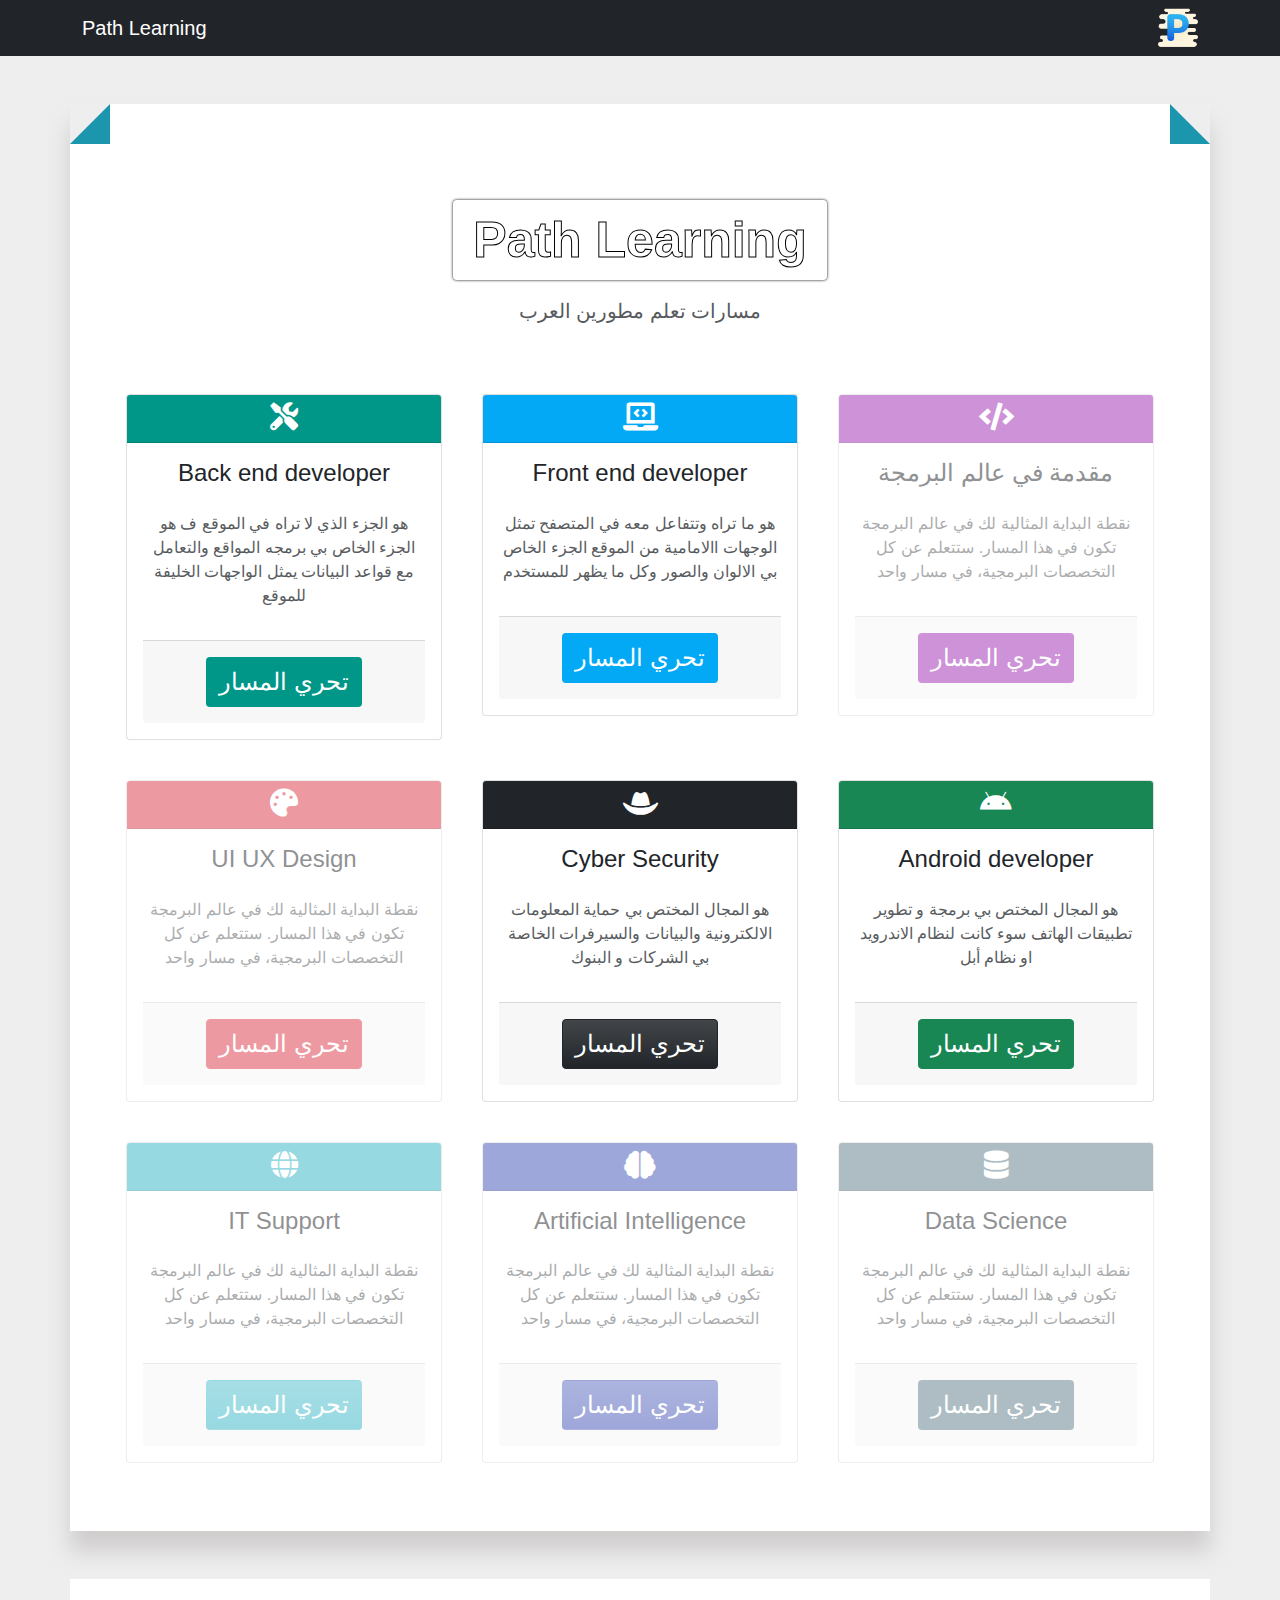
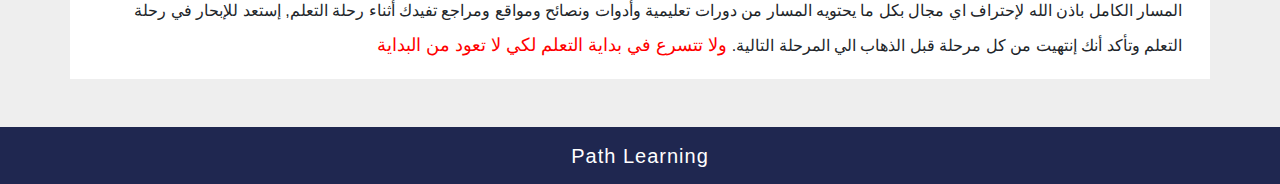
==== index.html @ b0754ada "build a Pages .. backend And mobileDevelopment and SyberSecurity" ====
<!DOCTYPE html>
<html lang="en">
  <head>
    <meta charset="UTF-8" />
    <meta http-equiv="X-UA-Compatible" content="IE=edge" />
    <meta
      name="keywords"
      content="مسارات تعلم البرمجة , مسار تعلم الفروند ان ,مسار تعلم الباك اند,مسار تعلم السايبر سكيورتي,مسار تعلم الذكاء الاصطناعي,مسار تعلم علوم البيانات,مسار تعلم تطوير تطبيقات الهاتف"
    />
    <meta name="author" content="Anas Abdallah Nady" />
    <meta
      property="og:description"
      content="مسارات تعلم جميع تخصصات البرمجة بكل ما يحتويه المسار من ادوات ومراجع ومواقع تفيدك اثناء التعلم"
    />
    <meta
      name="description"
      content="كل ماتريد معرفتة عن البرمجة ومجالات العمل بها ومن اين تبدأ في تعلمها ومسارات التعلم وخطط الدراسة "
    />
    <meta name="viewport" content="width=device-width, initial-scale=1.0" />
    <title>Path Learning</title>
    <link rel="icon" href="imgs/icon.png" />
    <link rel="stylesheet" href="css/all.min.css" />
    <link rel="stylesheet" href="css/normalize.css" />
    <link rel="stylesheet" href="css/bootstrap.min.css" />
    <link rel="stylesheet" href="css/Scss/main.css" />
  </head>

  <body>
    <nav dir="ltr" class="navbar navbar-expand-lg navbar-dark bg-dark">
      <div class="container">
        <a class="navbar-brand" href="#">Path Learning</a>
        <img src="imgs/icon.png" width="40px" alt="" />
      </div>
    </nav>

    <section
      dir="rtl"
      class="main-page container text-center bg-white mt-5 p-5"
    >
      <div class="info-text mt-5 mb-5">
        <h3 class="name-site fs-1 rounded" data-text="Path Learning">
          Path Learning
        </h3>
        <p class="text fs-5 pt-3 opacity-75">مسارات تعلم مطورين العرب</p>
      </div>
      <div class="path-learning text-center">
        <div class="row path-content">
          <div class="path col-xl-4 col-md-6 col-xs-12 no-active">
            <div class="card text-center">
              <div class="card-header intro-prog">
                <i class="fa-solid fa-code text-white fs-3"></i>
              </div>
              <div class="card-body">
                <h5 class="card-title pb-3 fs-4">مقدمة في عالم البرمجة</h5>
                <p class="card-text opacity-75 pb-3">
                  نقطة البداية المثالية لك في عالم البرمجة تكون في هذا المسار.
                  ستتعلم عن كل التخصصات البرمجية، في مسار واحد
                </p>

                <div class="card-footer p-3">
                  <a
                    href="#"
                    class="btn intro-prog text-decoration-none text-white fs-4"
                    >تحري المسار</a
                  >
                </div>
              </div>
            </div>
          </div>

          <div class="path col-xl-4 col-md-6 col-xs-12">
            <div class="card text-center">
              <div class="card-header front-end">
                <i class="fa-solid fa-laptop-code text-white fs-3"></i>
              </div>
              <div class="card-body">
                <h5 class="card-title pb-3 fs-4">Front end developer</h5>
                <p class="card-text opacity-75 pb-3">
                  هو ما تراه وتتفاعل معه في المتصفح تمثل الوجهات االامامية من
                  الموقع الجزء الخاص بي الالوان والصور وكل ما يظهر للمستخدم
                </p>

                <div class="card-footer p-3">
                  <a
                    href="Pages/frontend.html"
                    target="_blank"
                    class="btn front-end text-decoration-none text-white fs-4"
                    >تحري المسار</a
                  >
                </div>
              </div>
            </div>
          </div>

          <div class="path col-xl-4 col-md-6 col-xs-12">
            <div class="card text-center">
              <div class="card-header back-end">
                <i class="fa-solid fa-screwdriver-wrench text-white fs-3"></i>
              </div>
              <div class="card-body">
                <h5 class="card-title pb-3 fs-4">Back end developer</h5>
                <p class="card-text opacity-75 pb-3">
                  هو الجزء الذي لا تراه في الموقع ف هو الجزء الخاص بي برمجه المواقع والتعامل مع قواعد البيانات يمثل الواجهات الخليفة للموقع
                </p>

                <div class="card-footer p-3">
                  <a
                    target="_blank"
                    href="Pages/backend.html"
                    class="btn back-end text-decoration-none text-white fs-4"
                    >تحري المسار</a
                  >
                </div>
              </div>
            </div>
          </div>



          <div class="path col-xl-4 col-md-6 col-xs-12">
            <div class="card text-center">
              <div class="card-header bg-success">
                <i class="fa-brands fa-android text-white fs-3"></i>
              </div>
              <div class="card-body">
                <h5 class="card-title pb-3 fs-4">Android developer</h5>
                <p class="card-text opacity-75 pb-3">
                  هو المجال المختص بي برمجة و تطوير تطبيقات الهاتف سوء كانت
                  لنظام الاندرويد او نظام أبل
                </p>

                <div class="card-footer p-3">
                  <a
                    target="_blank"
                    href="Pages/mobiledevelopment.html"
                    class="btn btn-success text-decoration-none text-white fs-4"
                    >تحري المسار</a
                  >
                </div>
              </div>
            </div>
          </div>

          <div class="path col-xl-4 col-md-6 col-xs-12">
            <div class="card text-center">
              <div class="card-header bg-dark">
                <i class="fa-solid fa-hat-cowboy text-white fs-3"></i>
              </div>
              <div class="card-body">
                <h5 class="card-title pb-3 fs-4">Cyber Security</h5>
                <p class="card-text opacity-75 pb-3">
                  هو المجال المختص بي حماية المعلومات الالكترونية والبيانات
                  والسيرفرات الخاصة بي الشركات و البنوك
                </p>
                <div class="card-footer p-3">
                  <a
                    target="_blank"
                    href="Pages/sybersecurity.html"
                    class="btn btn-dark bg-gradient text-decoration-none text-white fs-4"
                    >تحري المسار</a
                  >
                </div>
              </div>
            </div>
          </div>

          <div class="path col-xl-4 col-md-6 col-xs-12 no-active">
            <div class="card text-center">
              <div class="card-header bg-danger">
                <i class="fa-solid fa-palette text-white fs-3"></i>
              </div>
              <div class="card-body">
                <h5 class="card-title pb-3 fs-4">UI UX Design</h5>
                <p class="card-text opacity-75 pb-3">
                  نقطة البداية المثالية لك في عالم البرمجة تكون في هذا المسار.
                  ستتعلم عن كل التخصصات البرمجية، في مسار واحد
                </p>

                <div class="card-footer p-3">
                  <a
                    href="#"
                    class="btn btn-danger text-decoration-none text-white fs-4"
                    >تحري المسار</a
                  >
                </div>
              </div>
            </div>
          </div>

          <div class="path col-xl-4 col-md-6 col-xs-12 no-active">
            <div class="card text-center">
              <div class="card-header data-base">
                <i class="fa-solid fa-database text-white fs-3"></i>
              </div>
              <div class="card-body">
                <h5 class="card-title pb-3 fs-4">Data Science</h5>
                <p class="card-text opacity-75 pb-3">
                  نقطة البداية المثالية لك في عالم البرمجة تكون في هذا المسار.
                  ستتعلم عن كل التخصصات البرمجية، في مسار واحد
                </p>

                <div class="card-footer p-3">
                  <a
                    href="#"
                    class="btn data-base text-decoration-none text-white fs-4"
                    >تحري المسار</a
                  >
                </div>
              </div>
            </div>
          </div>

          <div class="path col-xl-4 col-md-6 col-xs-12 no-active">
            <div class="card text-center">
              <div class="card-header ai">
                <i class="fa-solid fa-brain text-white fs-3"></i>
              </div>
              <div class="card-body">
                <h5 class="card-title pb-3 fs-4">Artificial Intelligence</h5>
                <p class="card-text opacity-75 pb-3">
                  نقطة البداية المثالية لك في عالم البرمجة تكون في هذا المسار.
                  ستتعلم عن كل التخصصات البرمجية، في مسار واحد
                </p>

                <div class="card-footer p-3">
                  <a
                    href="#"
                    class="btn ai bg-gradient text-decoration-none text-white fs-4"
                    >تحري المسار</a
                  >
                </div>
              </div>
            </div>
          </div>

          <div class="path col-xl-4 col-md-6 col-xs-12 no-active">
            <div class="card text-center">
              <div class="card-header it">
                <i class="fa-solid fa-globe text-white fs-3"></i>
              </div>
              <div class="card-body">
                <h5 class="card-title pb-3 fs-4">IT Support</h5>
                <p class="card-text opacity-75 pb-3">
                  نقطة البداية المثالية لك في عالم البرمجة تكون في هذا المسار.
                  ستتعلم عن كل التخصصات البرمجية، في مسار واحد
                </p>

                <div class="card-footer p-3">
                  <a
                    href="#"
                    class="btn it bg-gradient text-decoration-none text-white fs-4"
                    >تحري المسار</a
                  >
                </div>
              </div>
            </div>
          </div>
        </div>
      </div>
    </section>

    <section dir="rtl" class="intro container bg-white mt-5">
      <p class="intro-text lh-lg p-3">
        المسار الكامل باذن الله لإحتراف اي مجال بكل ما يحتويه المسار من دورات
        تعليمية وأدوات ونصائح ومواقع ومراجع تفيدك أثناء رحلة التعلم, إستعد
        للإبحار في رحلة التعلم وتأكد أنك إنتهيت من كل مرحلة قبل الذهاب الي
        المرحلة التالية.
        <span class="advice"
          >ولا تتسرع في بداية التعلم لكي لا تعود من البداية</span
        >
      </p>
    </section>

    <footer class="footer text-white text-center mt-5">
      <div class="text">Path Learning</div>
    </footer>
    <script src="js/bootstrap.min.js"></script>
  </body>
</html>
---- css/Scss/main.css ----
* {
  padding: 0;
  margin: 0;
  box-sizing: border-box;
  user-select: none;
}

*:focus {
  box-shadow: none !important;
}

.no-active{
  opacity: .5;
}

body {
  background-color: #eee;
  font-family: Tahoma, Arial, sans-serif;
}

.main-page {
  position: relative;
  box-shadow: 0px 20px 20px 0px #c5c2c2bf;
}
.main-page::before {
  content: "";
  position: absolute;
  border: 20px solid;
  border-color: #eee #1b96ac #1b96ac #eee;
  top: 0;
  left: 0;
}
.main-page::after {
  content: "";
  position: absolute;
  border: 20px solid;
  border-color: #eee #eee #1b96ac #1b96ac;
  top: 0;
  right: 0;
}
.main-page .name-site {
  font-size: 50px !important;
  padding: 10px 20px;
  box-shadow: 0px 0px 3px 0px black;
  transition: 4s;
  width: fit-content;
  font-weight: bold;
  margin: auto;
  position: relative;
  -webkit-text-fill-color: white;
  -webkit-text-stroke: 1px black;
}
@media (max-width: 450px) {
  .main-page .name-site {
    font-size: 30px;
  }
}
.main-page .path-learning .path-content .path {
  padding: 10px 20px;
  margin: 10px 0;
  transition: 0.3s;
  position: relative;
}
.main-page .path-learning .path-content .path:hover {
  transform: translateY(-5px);
}
.main-page .path-learning .path-content .path .intro-prog {
  background-color: #9c27b0 !important;
}
.main-page .path-learning .path-content .path .front-end {
  background-color: #03a9f4 !important;
}
.main-page .path-learning .path-content .path .back-end {
  background-color: #009688 !important;
}
.main-page .path-learning .path-content .path .data-base {
  background-color: #607d8b !important;
}
.main-page .path-learning .path-content .path .ai {
  background-color: #3f51b5 !important;
}
.main-page .path-learning .path-content .path .it {
  background-color: #32b4c5 !important;
}

.intro .intro-text span {
  color: red;
  font-size: 18px;
}

footer {
  padding: 13.5px;
  background-color: #1f2750 !important;
}
footer .text {
  letter-spacing: 1px;
  font-size: 20px;
}

/*# sourceMappingURL=main.css.map */
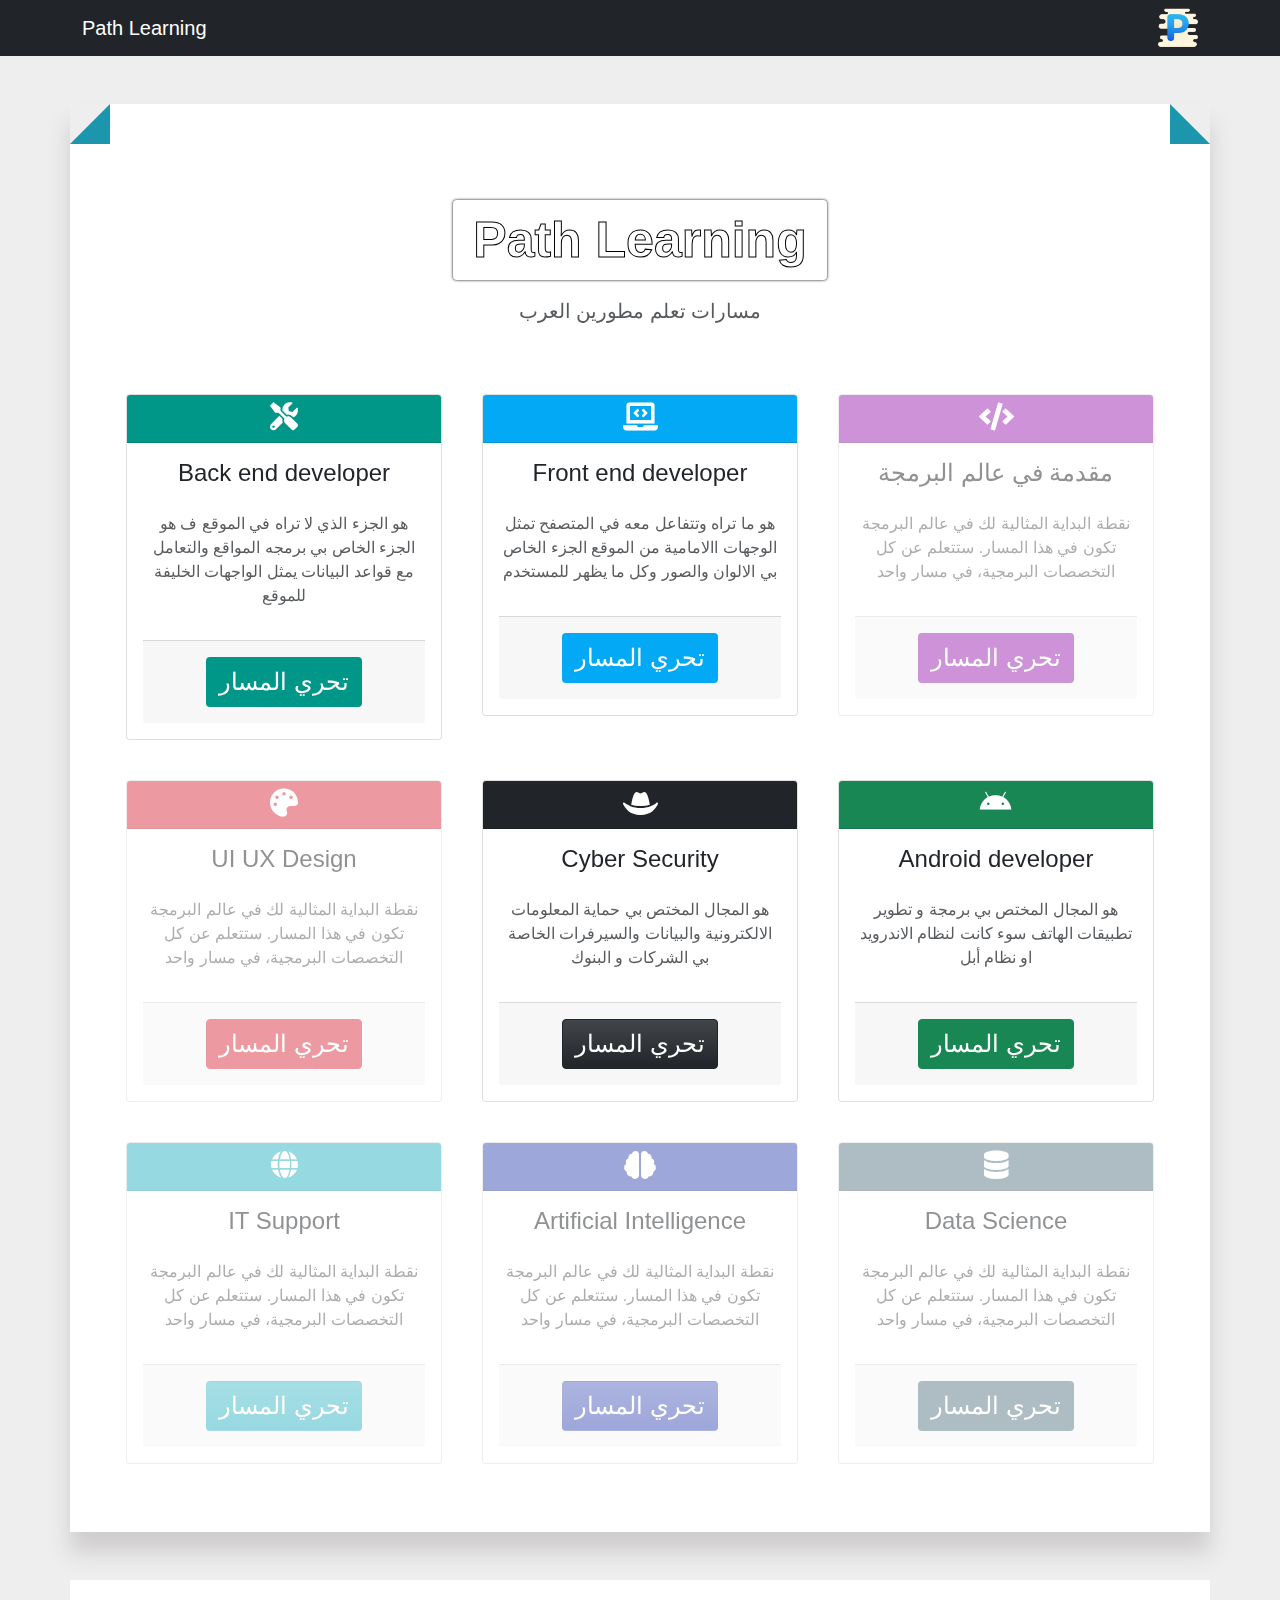
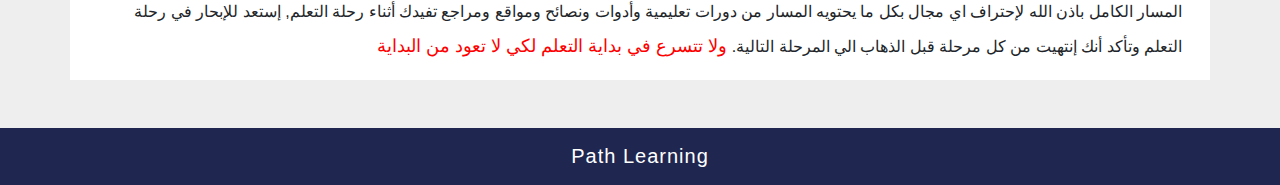
==== commit 147af082: "Added aleart To not active path" ====
--- a/index.html
+++ b/index.html
@@ -26,6 +26,14 @@
   </head>
 
   <body>
+    <div class="body-aleart">
+      <div class="aleart">
+        <i class="fa-solid fa-remove"></i>
+        <div class="text" dir="rtl">
+          <p>سيتم انشاء هذا المسار قريبا</p>
+        </div>
+      </div>
+    </div>
     <nav dir="ltr" class="navbar navbar-expand-lg navbar-dark bg-dark">
       <div class="container">
         <a class="navbar-brand" href="#">Path Learning</a>
@@ -46,7 +54,7 @@
       <div class="path-learning text-center">
         <div class="row path-content">
           <div class="path col-xl-4 col-md-6 col-xs-12 no-active">
-            <div class="card text-center">
+            <div class="card text-center card-content">
               <div class="card-header intro-prog">
                 <i class="fa-solid fa-code text-white fs-3"></i>
               </div>
@@ -69,7 +77,7 @@
           </div>
 
           <div class="path col-xl-4 col-md-6 col-xs-12">
-            <div class="card text-center">
+            <div class="card text-center card-content">
               <div class="card-header front-end">
                 <i class="fa-solid fa-laptop-code text-white fs-3"></i>
               </div>
@@ -93,14 +101,16 @@
           </div>
 
           <div class="path col-xl-4 col-md-6 col-xs-12">
-            <div class="card text-center">
+            <div class="card text-center card-content">
               <div class="card-header back-end">
                 <i class="fa-solid fa-screwdriver-wrench text-white fs-3"></i>
               </div>
               <div class="card-body">
                 <h5 class="card-title pb-3 fs-4">Back end developer</h5>
                 <p class="card-text opacity-75 pb-3">
-                  هو الجزء الذي لا تراه في الموقع ف هو الجزء الخاص بي برمجه المواقع والتعامل مع قواعد البيانات يمثل الواجهات الخليفة للموقع
+                  هو الجزء الذي لا تراه في الموقع ف هو الجزء الخاص بي برمجه
+                  المواقع والتعامل مع قواعد البيانات يمثل الواجهات الخليفة
+                  للموقع
                 </p>
 
                 <div class="card-footer p-3">
@@ -115,10 +125,8 @@
             </div>
           </div>
 
-
-
-          <div class="path col-xl-4 col-md-6 col-xs-12">
-            <div class="card text-center">
+          <div class="path col-xl-4 col-md-6 col-xs-12">
+            <div class="card text-center card-content">
               <div class="card-header bg-success">
                 <i class="fa-brands fa-android text-white fs-3"></i>
               </div>
@@ -142,7 +150,7 @@
           </div>
 
           <div class="path col-xl-4 col-md-6 col-xs-12">
-            <div class="card text-center">
+            <div class="card text-center card-content">
               <div class="card-header bg-dark">
                 <i class="fa-solid fa-hat-cowboy text-white fs-3"></i>
               </div>
@@ -165,7 +173,7 @@
           </div>
 
           <div class="path col-xl-4 col-md-6 col-xs-12 no-active">
-            <div class="card text-center">
+            <div class="card text-center card-content">
               <div class="card-header bg-danger">
                 <i class="fa-solid fa-palette text-white fs-3"></i>
               </div>
@@ -188,7 +196,7 @@
           </div>
 
           <div class="path col-xl-4 col-md-6 col-xs-12 no-active">
-            <div class="card text-center">
+            <div class="card text-center card-content">
               <div class="card-header data-base">
                 <i class="fa-solid fa-database text-white fs-3"></i>
               </div>
@@ -211,7 +219,7 @@
           </div>
 
           <div class="path col-xl-4 col-md-6 col-xs-12 no-active">
-            <div class="card text-center">
+            <div class="card text-center card-content">
               <div class="card-header ai">
                 <i class="fa-solid fa-brain text-white fs-3"></i>
               </div>
@@ -234,7 +242,7 @@
           </div>
 
           <div class="path col-xl-4 col-md-6 col-xs-12 no-active">
-            <div class="card text-center">
+            <div class="card text-center card-content">
               <div class="card-header it">
                 <i class="fa-solid fa-globe text-white fs-3"></i>
               </div>
@@ -275,5 +283,6 @@
       <div class="text">Path Learning</div>
     </footer>
     <script src="js/bootstrap.min.js"></script>
+    <script src="js/main.js"></script>
   </body>
 </html>
--- a/css/Scss/main.css
+++ b/css/Scss/main.css
@@ -9,13 +9,68 @@
   box-shadow: none !important;
 }
 
-.no-active{
-  opacity: .5;
+.no-active {
+  opacity: 0.5;
 }
 
 body {
   background-color: #eee;
   font-family: Tahoma, Arial, sans-serif;
+}
+
+.body-aleart {
+  position: fixed;
+  width: 100%;
+  height: 100%;
+  background-color: transparent;
+  /* z-index: 12312; */
+  display: flex;
+  justify-content: center;
+  align-items: center;
+  transition: 1s;
+  opacity: 0;
+}
+
+.aleart {
+  position: fixed;
+  background-color: #000000cb;
+  min-width: 70%;
+  min-height: 40%;
+  /* z-index: 11110; */
+  left: 50%;
+  top: 50%;
+  transform: translate(-50%, -50%);
+  border-radius: 20px;
+  display: flex;
+  justify-content: center;
+  align-items: center;
+  transition: 1s;
+  opacity: 0;
+}
+.aleart > i {
+  position: absolute;
+  top: 10px;
+  right: 10px;
+  font-size: 30px;
+  color: white;
+  background: red;
+  width: 40px;
+  height: 40px;
+  border-radius: 50%;
+  text-align: center;
+  line-height: 40px;
+  cursor: pointer;
+}
+
+.aleart .text {
+  font-size: 30px;
+  color: red;
+  padding: 10px;
+}
+@media (max-width: 500px) {
+  .aleart .text {
+    font-size: 20px;
+  }
 }
 
 .main-page {
@@ -61,6 +116,10 @@
   transition: 0.3s;
   position: relative;
 }
+.main-page .path-learning .path-content .path .card-content {
+  min-height: 322px;
+}
+
 .main-page .path-learning .path-content .path:hover {
   transform: translateY(-5px);
 }
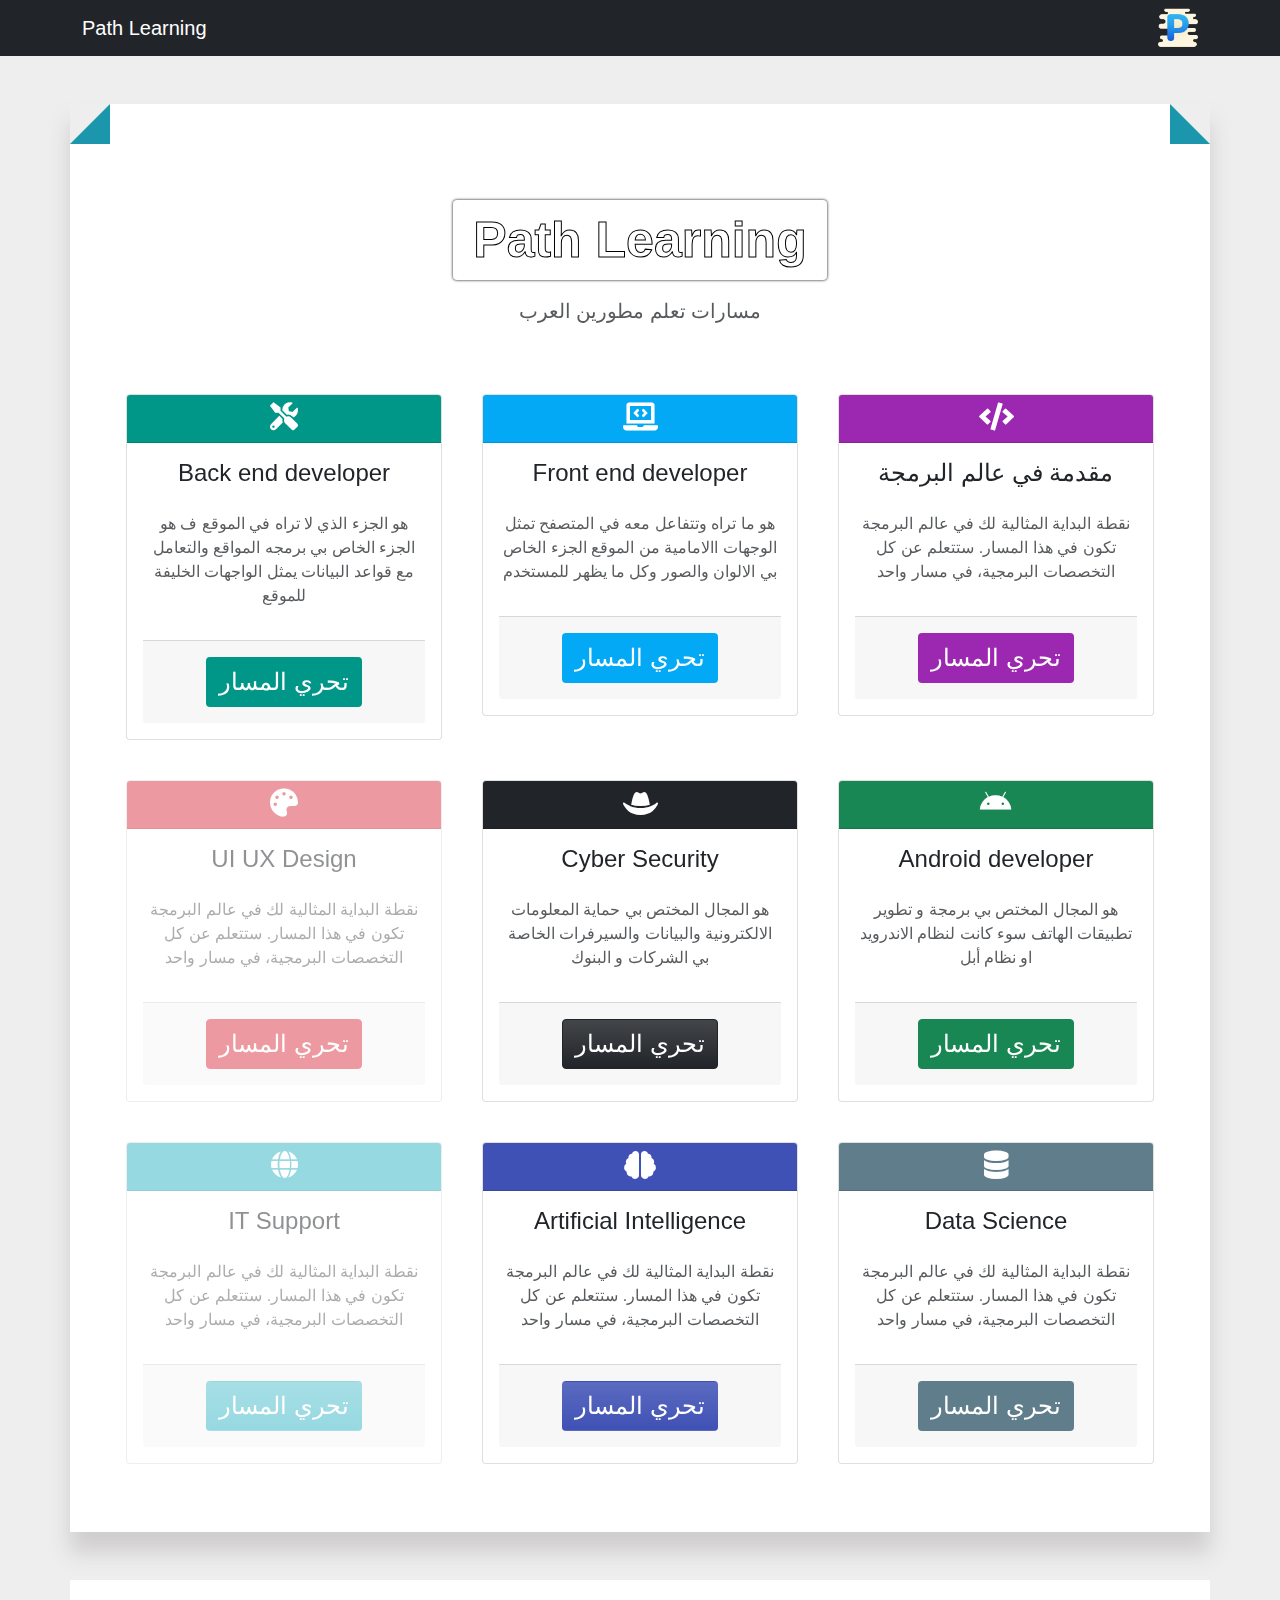
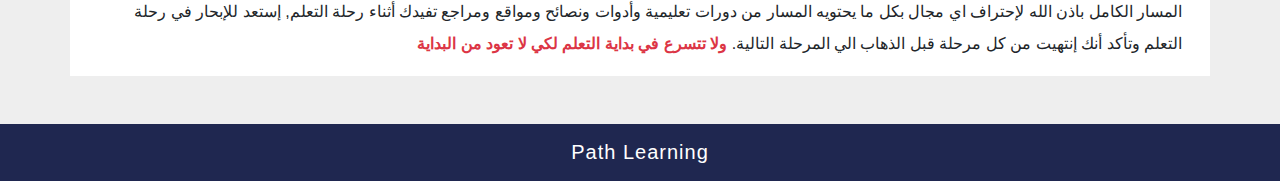
==== commit 8fcbb827: "Added New  Section To All Pages and Added Style To Pages" ====
--- a/index.html
+++ b/index.html
@@ -26,10 +26,10 @@
   </head>
 
   <body>
-    <div class="body-aleart">
-      <div class="aleart">
-        <i class="fa-solid fa-remove"></i>
-        <div class="text" dir="rtl">
+    <div class="body-aleart position-fixed w-100 h-100 bg-transparent d-flex justify-content-center align-items-center">
+      <div class="aleart position-fixed opacity-0 d-flex justify-content-center align-items-center">
+        <i class="fa-solid fa-remove position-absolute bg-danger fs-3 text-white text-center rounded-pill"></i>
+        <div class="text text-white p-1" dir="rtl">
           <p>سيتم انشاء هذا المسار قريبا</p>
         </div>
       </div>
@@ -39,21 +39,21 @@
         <a class="navbar-brand" href="#">Path Learning</a>
         <img src="imgs/icon.png" width="40px" alt="" />
       </div>
-    </nav>
+    </nav>  
 
     <section
       dir="rtl"
-      class="main-page container text-center bg-white mt-5 p-5"
+      class="main-page position-relative container text-center bg-white mt-5 p-5"
     >
       <div class="info-text mt-5 mb-5">
-        <h3 class="name-site fs-1 rounded" data-text="Path Learning">
+        <h3 class="name-site fs-1 rounded fw-bold m-auto position-relative" data-text="Path Learning">
           Path Learning
         </h3>
         <p class="text fs-5 pt-3 opacity-75">مسارات تعلم مطورين العرب</p>
       </div>
       <div class="path-learning text-center">
         <div class="row path-content">
-          <div class="path col-xl-4 col-md-6 col-xs-12 no-active">
+          <div class="path col-xl-4 col-md-6 col-xs-12 position-relative">
             <div class="card text-center card-content">
               <div class="card-header intro-prog">
                 <i class="fa-solid fa-code text-white fs-3"></i>
@@ -67,7 +67,8 @@
 
                 <div class="card-footer p-3">
                   <a
-                    href="#"
+                    target="_blank"
+                    href="Pages/introInProgramming.html"
                     class="btn intro-prog text-decoration-none text-white fs-4"
                     >تحري المسار</a
                   >
@@ -76,7 +77,7 @@
             </div>
           </div>
 
-          <div class="path col-xl-4 col-md-6 col-xs-12">
+          <div class="path col-xl-4 col-md-6 col-xs-12 position-relative">
             <div class="card text-center card-content">
               <div class="card-header front-end">
                 <i class="fa-solid fa-laptop-code text-white fs-3"></i>
@@ -100,7 +101,7 @@
             </div>
           </div>
 
-          <div class="path col-xl-4 col-md-6 col-xs-12">
+          <div class="path col-xl-4 col-md-6 col-xs-12 position-relative">
             <div class="card text-center card-content">
               <div class="card-header back-end">
                 <i class="fa-solid fa-screwdriver-wrench text-white fs-3"></i>
@@ -125,7 +126,7 @@
             </div>
           </div>
 
-          <div class="path col-xl-4 col-md-6 col-xs-12">
+          <div class="path col-xl-4 col-md-6 col-xs-12 position-relative">
             <div class="card text-center card-content">
               <div class="card-header bg-success">
                 <i class="fa-brands fa-android text-white fs-3"></i>
@@ -149,7 +150,7 @@
             </div>
           </div>
 
-          <div class="path col-xl-4 col-md-6 col-xs-12">
+          <div class="path col-xl-4 col-md-6 col-xs-12 position-relative">
             <div class="card text-center card-content">
               <div class="card-header bg-dark">
                 <i class="fa-solid fa-hat-cowboy text-white fs-3"></i>
@@ -172,7 +173,7 @@
             </div>
           </div>
 
-          <div class="path col-xl-4 col-md-6 col-xs-12 no-active">
+          <div class="path col-xl-4 col-md-6 col-xs-12 position-relative no-active">
             <div class="card text-center card-content">
               <div class="card-header bg-danger">
                 <i class="fa-solid fa-palette text-white fs-3"></i>
@@ -195,7 +196,7 @@
             </div>
           </div>
 
-          <div class="path col-xl-4 col-md-6 col-xs-12 no-active">
+          <div class="path col-xl-4 col-md-6 col-xs-12 position-relative">
             <div class="card text-center card-content">
               <div class="card-header data-base">
                 <i class="fa-solid fa-database text-white fs-3"></i>
@@ -209,7 +210,8 @@
 
                 <div class="card-footer p-3">
                   <a
-                    href="#"
+                    target="_blank"
+                    href="Pages/dataScience.html"
                     class="btn data-base text-decoration-none text-white fs-4"
                     >تحري المسار</a
                   >
@@ -218,7 +220,7 @@
             </div>
           </div>
 
-          <div class="path col-xl-4 col-md-6 col-xs-12 no-active">
+          <div class="path col-xl-4 col-md-6 col-xs-12 position-relative">
             <div class="card text-center card-content">
               <div class="card-header ai">
                 <i class="fa-solid fa-brain text-white fs-3"></i>
@@ -232,7 +234,8 @@
 
                 <div class="card-footer p-3">
                   <a
-                    href="#"
+                    target="_blank"
+                    href="Pages/artificialIntelligence.html"
                     class="btn ai bg-gradient text-decoration-none text-white fs-4"
                     >تحري المسار</a
                   >
@@ -241,7 +244,7 @@
             </div>
           </div>
 
-          <div class="path col-xl-4 col-md-6 col-xs-12 no-active">
+          <div class="path col-xl-4 col-md-6 col-xs-12 position-relative no-active">
             <div class="card text-center card-content">
               <div class="card-header it">
                 <i class="fa-solid fa-globe text-white fs-3"></i>
@@ -273,14 +276,14 @@
         تعليمية وأدوات ونصائح ومواقع ومراجع تفيدك أثناء رحلة التعلم, إستعد
         للإبحار في رحلة التعلم وتأكد أنك إنتهيت من كل مرحلة قبل الذهاب الي
         المرحلة التالية.
-        <span class="advice"
+        <span class="advice text-danger fs-6 fw-bold"
           >ولا تتسرع في بداية التعلم لكي لا تعود من البداية</span
         >
       </p>
     </section>
 
     <footer class="footer text-white text-center mt-5">
-      <div class="text">Path Learning</div>
+      <div class="text fs-5">Path Learning</div>
     </footer>
     <script src="js/bootstrap.min.js"></script>
     <script src="js/main.js"></script>
--- a/css/Scss/main.css
+++ b/css/Scss/main.css
@@ -7,65 +7,44 @@
 
 *:focus {
   box-shadow: none !important;
+  outline: none;
 }
 
 .no-active {
   opacity: 0.5;
 }
 
-body {
+body {    
   background-color: #eee;
   font-family: Tahoma, Arial, sans-serif;
 }
 
 .body-aleart {
-  position: fixed;
-  width: 100%;
-  height: 100%;
-  background-color: transparent;
-  /* z-index: 12312; */
-  display: flex;
-  justify-content: center;
-  align-items: center;
   transition: 1s;
   opacity: 0;
 }
 
 .aleart {
-  position: fixed;
-  background-color: #000000cb;
+  background-color: #000000ce;
   min-width: 70%;
   min-height: 40%;
-  /* z-index: 11110; */
   left: 50%;
   top: 50%;
   transform: translate(-50%, -50%);
-  border-radius: 20px;
-  display: flex;
-  justify-content: center;
-  align-items: center;
   transition: 1s;
-  opacity: 0;
+  border-radius: 20px ;
 }
 .aleart > i {
-  position: absolute;
   top: 10px;
   right: 10px;
-  font-size: 30px;
-  color: white;
-  background: red;
   width: 40px;
   height: 40px;
-  border-radius: 50%;
-  text-align: center;
   line-height: 40px;
   cursor: pointer;
 }
 
 .aleart .text {
   font-size: 30px;
-  color: red;
-  padding: 10px;
 }
 @media (max-width: 500px) {
   .aleart .text {
@@ -74,7 +53,6 @@
 }
 
 .main-page {
-  position: relative;
   box-shadow: 0px 20px 20px 0px #c5c2c2bf;
 }
 .main-page::before {
@@ -99,9 +77,6 @@
   box-shadow: 0px 0px 3px 0px black;
   transition: 4s;
   width: fit-content;
-  font-weight: bold;
-  margin: auto;
-  position: relative;
   -webkit-text-fill-color: white;
   -webkit-text-stroke: 1px black;
 }
@@ -114,7 +89,6 @@
   padding: 10px 20px;
   margin: 10px 0;
   transition: 0.3s;
-  position: relative;
 }
 .main-page .path-learning .path-content .path .card-content {
   min-height: 322px;
@@ -142,18 +116,12 @@
   background-color: #32b4c5 !important;
 }
 
-.intro .intro-text span {
-  color: red;
-  font-size: 18px;
-}
-
 footer {
   padding: 13.5px;
   background-color: #1f2750 !important;
 }
 footer .text {
-  letter-spacing: 1px;
-  font-size: 20px;
+  letter-spacing: 1px; 
 }
 
 /*# sourceMappingURL=main.css.map */
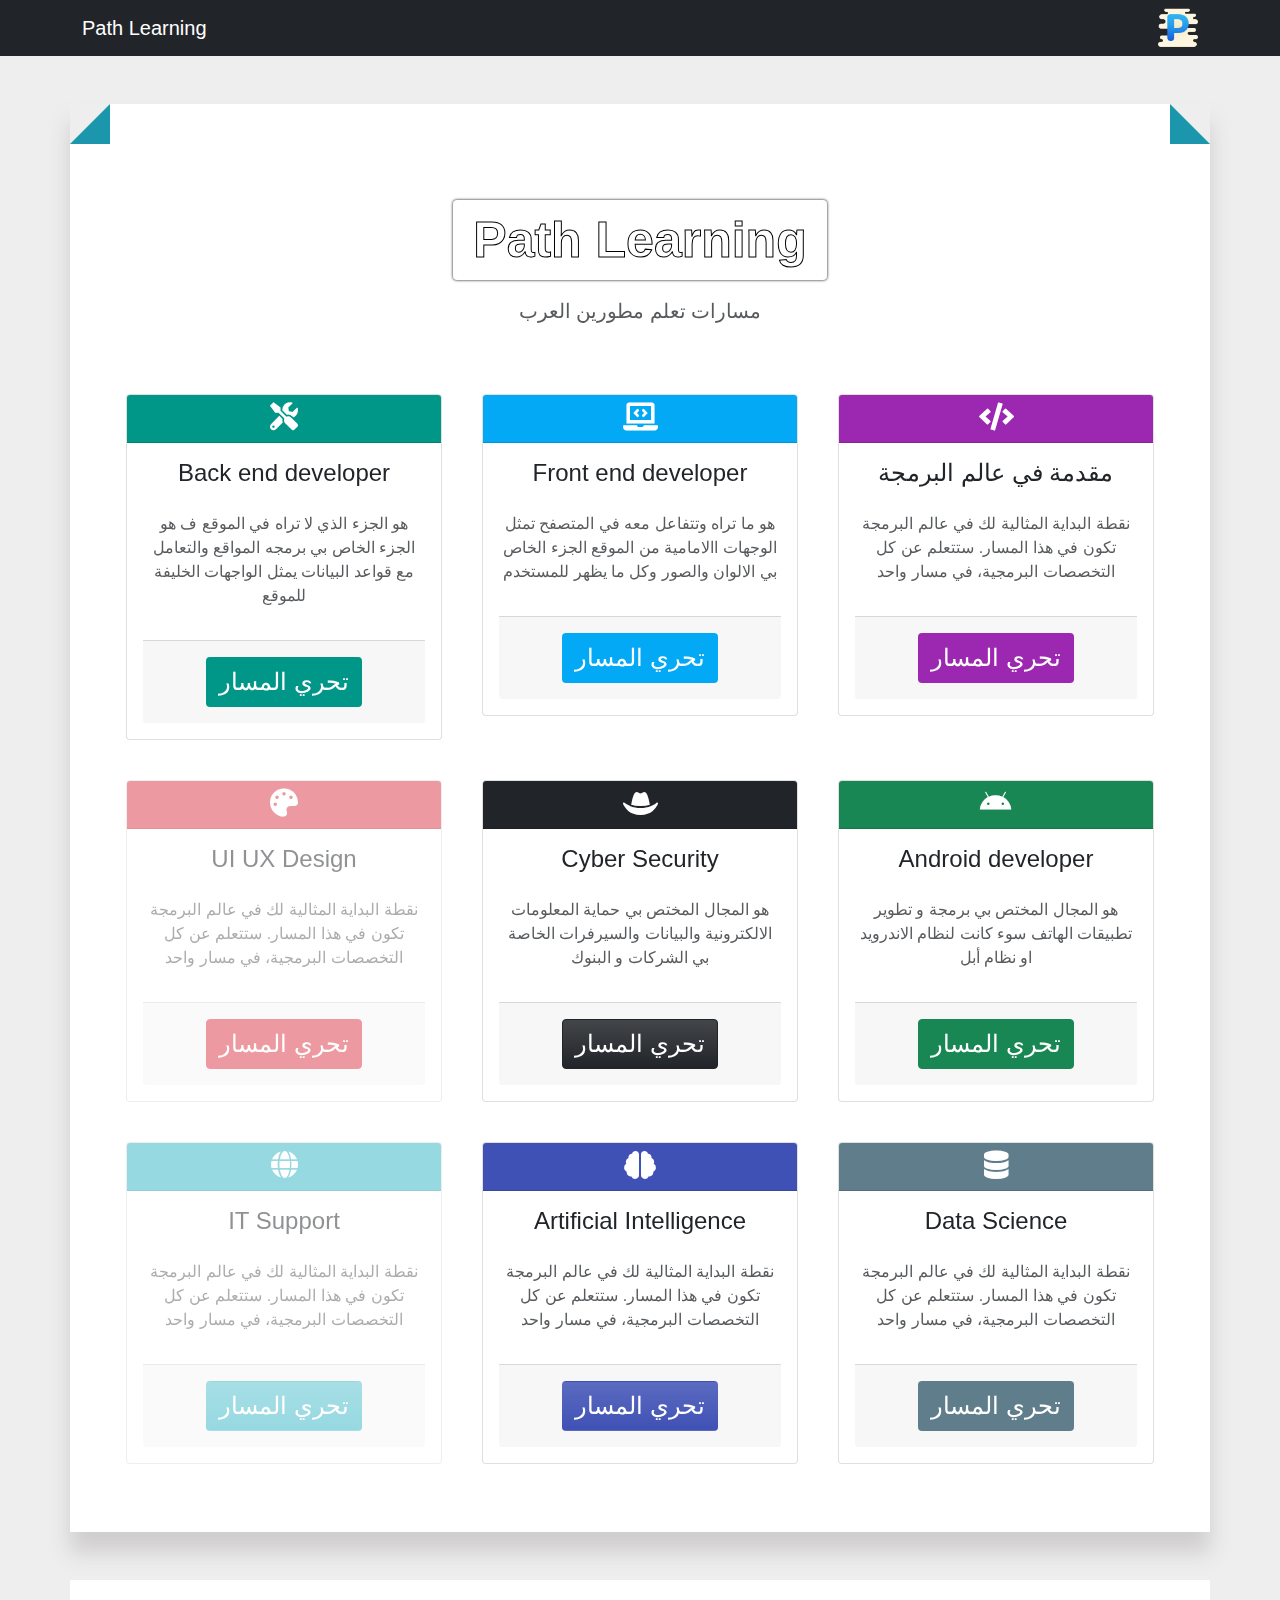
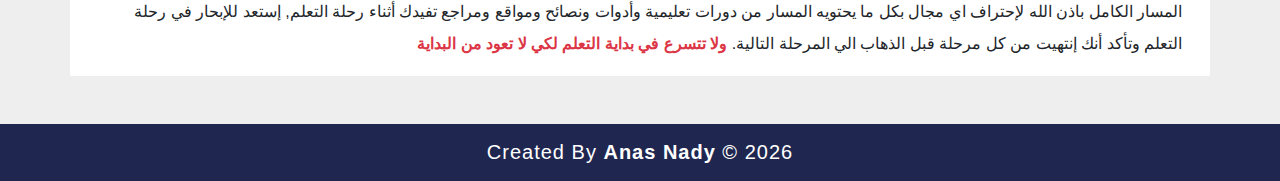
==== commit a5680c75: "Added an edit on aleart" ====
--- a/index.html
+++ b/index.html
@@ -26,27 +26,36 @@
   </head>
 
   <body>
-    <div class="body-aleart position-fixed w-100 h-100 bg-transparent d-flex justify-content-center align-items-center">
-      <div class="aleart position-fixed opacity-0 d-flex justify-content-center align-items-center">
-        <i class="fa-solid fa-remove position-absolute bg-danger fs-3 text-white text-center rounded-pill"></i>
-        <div class="text text-white p-1" dir="rtl">
+    <div
+      class="body-aleart position-fixed w-100 h-100 bg-transparent d-flex justify-content-center align-items-center"
+    >
+      <div
+        class="aleart position-fixed opacity-0 d-flex justify-content-center align-items-center"
+      >
+        <i
+          class="fa-solid fa-remove position-absolute bg-danger fs-3 text-white text-center rounded-pill"
+        ></i>
+        <div class="text text-white bg-danger text-center p-1" dir="rtl">
           <p>سيتم انشاء هذا المسار قريبا</p>
         </div>
       </div>
     </div>
     <nav dir="ltr" class="navbar navbar-expand-lg navbar-dark bg-dark">
       <div class="container">
-        <a class="navbar-brand" href="#">Path Learning</a>
-        <img src="imgs/icon.png" width="40px" alt="" />
+        <a class="navbar-brand" href="/index.html">Path Learning</a>
+        <img src="imgs/icon.png" width="40px" alt="Logo Path Learning Site" />
       </div>
-    </nav>  
+    </nav>
 
     <section
       dir="rtl"
       class="main-page position-relative container text-center bg-white mt-5 p-5"
     >
       <div class="info-text mt-5 mb-5">
-        <h3 class="name-site fs-1 rounded fw-bold m-auto position-relative" data-text="Path Learning">
+        <h3
+          class="name-site fs-1 rounded fw-bold m-auto position-relative"
+          data-text="Path Learning"
+        >
           Path Learning
         </h3>
         <p class="text fs-5 pt-3 opacity-75">مسارات تعلم مطورين العرب</p>
@@ -173,7 +182,9 @@
             </div>
           </div>
 
-          <div class="path col-xl-4 col-md-6 col-xs-12 position-relative no-active">
+          <div
+            class="path col-xl-4 col-md-6 col-xs-12 position-relative no-active"
+          >
             <div class="card text-center card-content">
               <div class="card-header bg-danger">
                 <i class="fa-solid fa-palette text-white fs-3"></i>
@@ -244,7 +255,9 @@
             </div>
           </div>
 
-          <div class="path col-xl-4 col-md-6 col-xs-12 position-relative no-active">
+          <div
+            class="path col-xl-4 col-md-6 col-xs-12 position-relative no-active"
+          >
             <div class="card text-center card-content">
               <div class="card-header it">
                 <i class="fa-solid fa-globe text-white fs-3"></i>
@@ -283,7 +296,7 @@
     </section>
 
     <footer class="footer text-white text-center mt-5">
-      <div class="text fs-5">Path Learning</div>
+      <div class="text fs-5">Created By <span class="fw-bold">Anas Nady</span> &copy; <span class="date"></s></div>
     </footer>
     <script src="js/bootstrap.min.js"></script>
     <script src="js/main.js"></script>
--- a/css/Scss/main.css
+++ b/css/Scss/main.css
@@ -26,14 +26,22 @@
 
 .aleart {
   background-color: #000000ce;
-  min-width: 70%;
-  min-height: 40%;
+  min-width: 60%;
+  min-height: 35%;
   left: 50%;
   top: 50%;
   transform: translate(-50%, -50%);
   transition: 1s;
   border-radius: 20px ;
 }
+
+@media (max-width: 500px) {
+  .aleart{
+    max-width: 90%;
+    max-height: 60%;
+  }
+}
+
 .aleart > i {
   top: 10px;
   right: 10px;
@@ -45,8 +53,10 @@
 
 .aleart .text {
   font-size: 30px;
+  width: 400px;
+  border-radius: 10px 300px 10px 300px;
 }
-@media (max-width: 500px) {
+@media (max-width: 767px) {
   .aleart .text {
     font-size: 20px;
   }
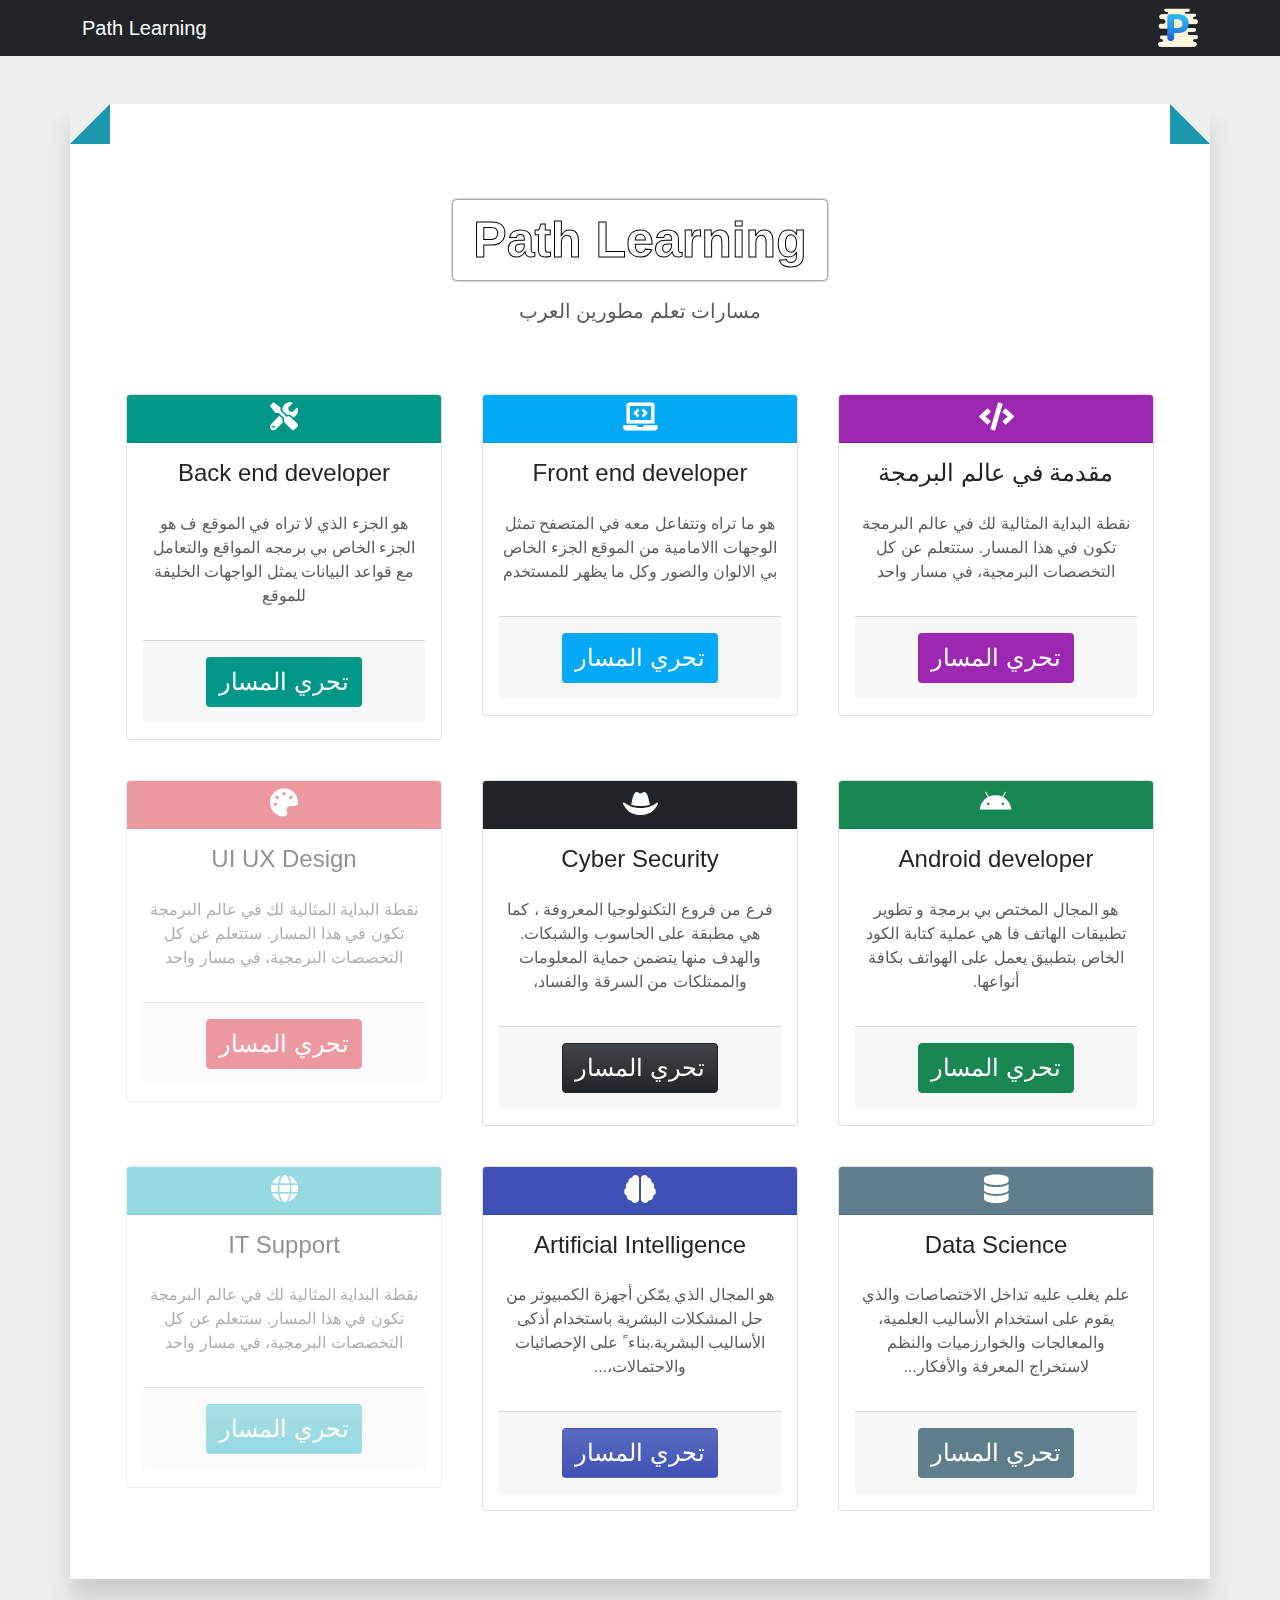
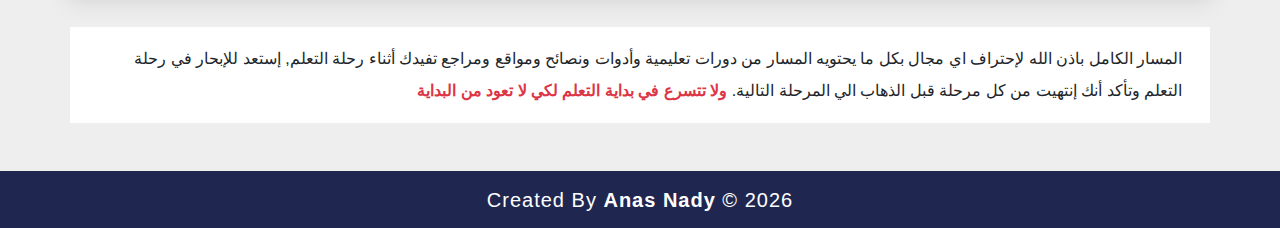
==== commit c82c44ad: "Fill in Pages With TExt Content" ====
--- a/index.html
+++ b/index.html
@@ -1,5 +1,5 @@
 <!DOCTYPE html>
-<html lang="en">
+<html lang="ar">
   <head>
     <meta charset="UTF-8" />
     <meta http-equiv="X-UA-Compatible" content="IE=edge" />
@@ -143,8 +143,7 @@
               <div class="card-body">
                 <h5 class="card-title pb-3 fs-4">Android developer</h5>
                 <p class="card-text opacity-75 pb-3">
-                  هو المجال المختص بي برمجة و تطوير تطبيقات الهاتف سوء كانت
-                  لنظام الاندرويد او نظام أبل
+                  هو المجال المختص بي برمجة و تطوير تطبيقات الهاتف فا هي عملية كتابة الكود الخاص بتطبيق يعمل على الهواتف بكافة أنواعها.
                 </p>
 
                 <div class="card-footer p-3">
@@ -167,8 +166,7 @@
               <div class="card-body">
                 <h5 class="card-title pb-3 fs-4">Cyber Security</h5>
                 <p class="card-text opacity-75 pb-3">
-                  هو المجال المختص بي حماية المعلومات الالكترونية والبيانات
-                  والسيرفرات الخاصة بي الشركات و البنوك
+                  فرع من فروع التكنولوجيا المعروفة ، كما هي مطبقة على الحاسوب والشبكات. والهدف منها يتضمن حماية المعلومات والممتلكات من السرقة والفساد،
                 </p>
                 <div class="card-footer p-3">
                   <a
@@ -215,8 +213,7 @@
               <div class="card-body">
                 <h5 class="card-title pb-3 fs-4">Data Science</h5>
                 <p class="card-text opacity-75 pb-3">
-                  نقطة البداية المثالية لك في عالم البرمجة تكون في هذا المسار.
-                  ستتعلم عن كل التخصصات البرمجية، في مسار واحد
+                  علم يغلب عليه تداخل الاختصاصات والذي يقوم على استخدام الأساليب العلمية، والمعالجات والخوارزميات والنظم لاستخراج المعرفة والأفكار...
                 </p>
 
                 <div class="card-footer p-3">
@@ -239,8 +236,7 @@
               <div class="card-body">
                 <h5 class="card-title pb-3 fs-4">Artificial Intelligence</h5>
                 <p class="card-text opacity-75 pb-3">
-                  نقطة البداية المثالية لك في عالم البرمجة تكون في هذا المسار.
-                  ستتعلم عن كل التخصصات البرمجية، في مسار واحد
+                  هو المجال الذي يمّكن أجهزة الكمبيوتر من حل المشكلات البشرية باستخدام أذكى الأساليب البشرية.بناء ً على الإحصائيات والاحتمالات،...
                 </p>
 
                 <div class="card-footer p-3">
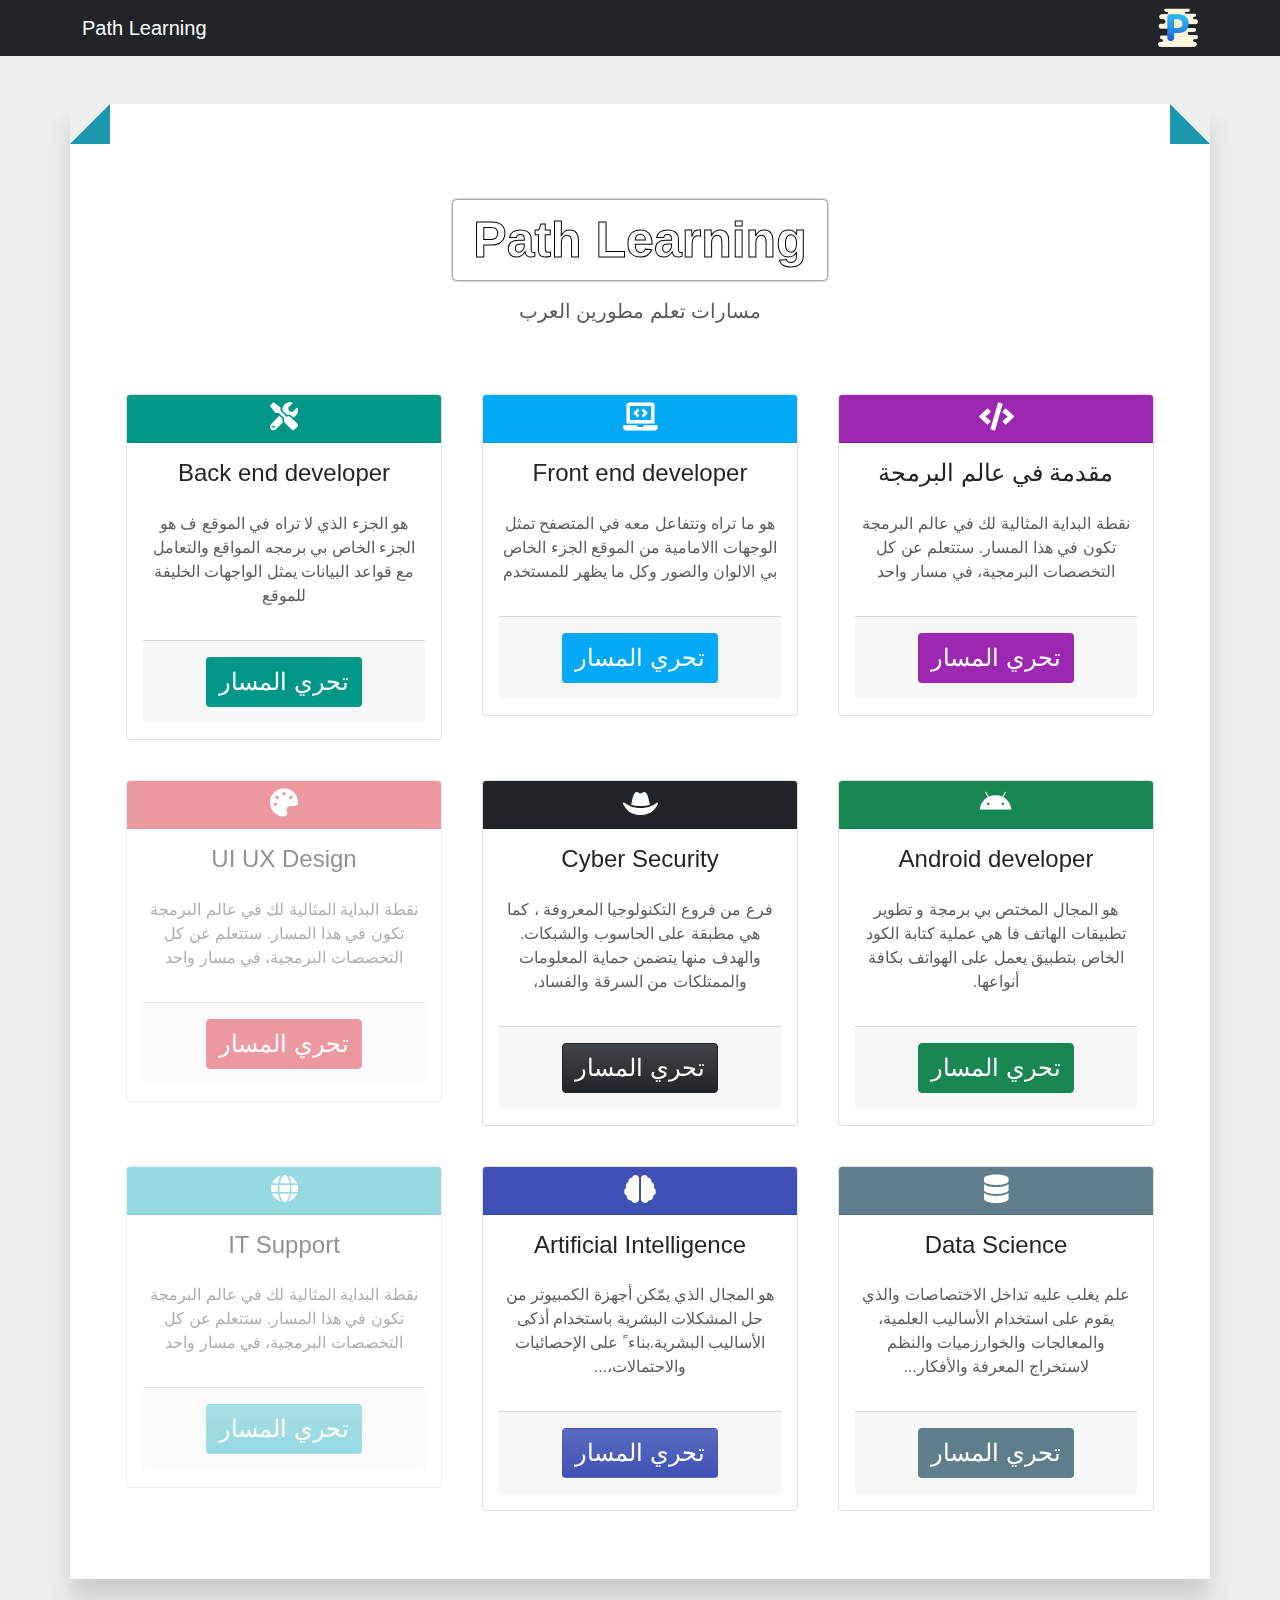
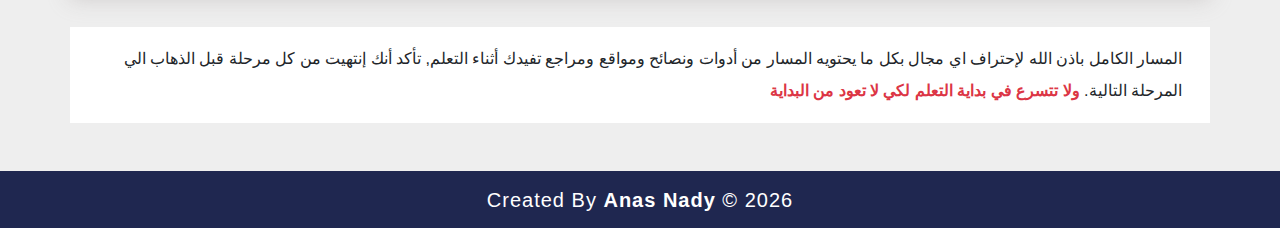
==== commit 06038ad7: "Edting On Section Tips In All Pages" ====
--- a/index.html
+++ b/index.html
@@ -40,7 +40,7 @@
         </div>
       </div>
     </div>
-    <nav dir="ltr" class="navbar navbar-expand-lg navbar-dark bg-dark">
+    <nav class="navbar navbar-expand-lg navbar-dark bg-dark">
       <div class="container">
         <a class="navbar-brand" href="/index.html">Path Learning</a>
         <img src="imgs/icon.png" width="40px" alt="Logo Path Learning Site" />
@@ -281,9 +281,7 @@
 
     <section dir="rtl" class="intro container bg-white mt-5">
       <p class="intro-text lh-lg p-3">
-        المسار الكامل باذن الله لإحتراف اي مجال بكل ما يحتويه المسار من دورات
-        تعليمية وأدوات ونصائح ومواقع ومراجع تفيدك أثناء رحلة التعلم, إستعد
-        للإبحار في رحلة التعلم وتأكد أنك إنتهيت من كل مرحلة قبل الذهاب الي
+        المسار الكامل باذن الله لإحتراف اي مجال بكل ما يحتويه المسار من أدوات ونصائح ومواقع ومراجع تفيدك أثناء التعلم, تأكد أنك إنتهيت من كل مرحلة قبل الذهاب الي
         المرحلة التالية.
         <span class="advice text-danger fs-6 fw-bold"
           >ولا تتسرع في بداية التعلم لكي لا تعود من البداية</span
@@ -294,7 +292,6 @@
     <footer class="footer text-white text-center mt-5">
       <div class="text fs-5">Created By <span class="fw-bold">Anas Nady</span> &copy; <span class="date"></s></div>
     </footer>
-    <script src="js/bootstrap.min.js"></script>
     <script src="js/main.js"></script>
   </body>
 </html>
--- a/css/Scss/main.css
+++ b/css/Scss/main.css
@@ -10,7 +10,7 @@
   outline: none;
 }
 
-.no-active {
+.path.no-active {
   opacity: 0.5;
 }
 
@@ -20,7 +20,7 @@
 }
 
 .body-aleart {
-  transition: 1s;
+  transition: .5s;
   opacity: 0;
 }
 
@@ -31,7 +31,6 @@
   left: 50%;
   top: 50%;
   transform: translate(-50%, -50%);
-  transition: 1s;
   border-radius: 20px ;
 }
 
@@ -85,7 +84,6 @@
   font-size: 50px !important;
   padding: 10px 20px;
   box-shadow: 0px 0px 3px 0px black;
-  transition: 4s;
   width: fit-content;
   -webkit-text-fill-color: white;
   -webkit-text-stroke: 1px black;
@@ -98,7 +96,7 @@
 .main-page .path-learning .path-content .path {
   padding: 10px 20px;
   margin: 10px 0;
-  transition: 0.3s;
+  transition: 0.3s transform;
 }
 .main-page .path-learning .path-content .path .card-content {
   min-height: 322px;
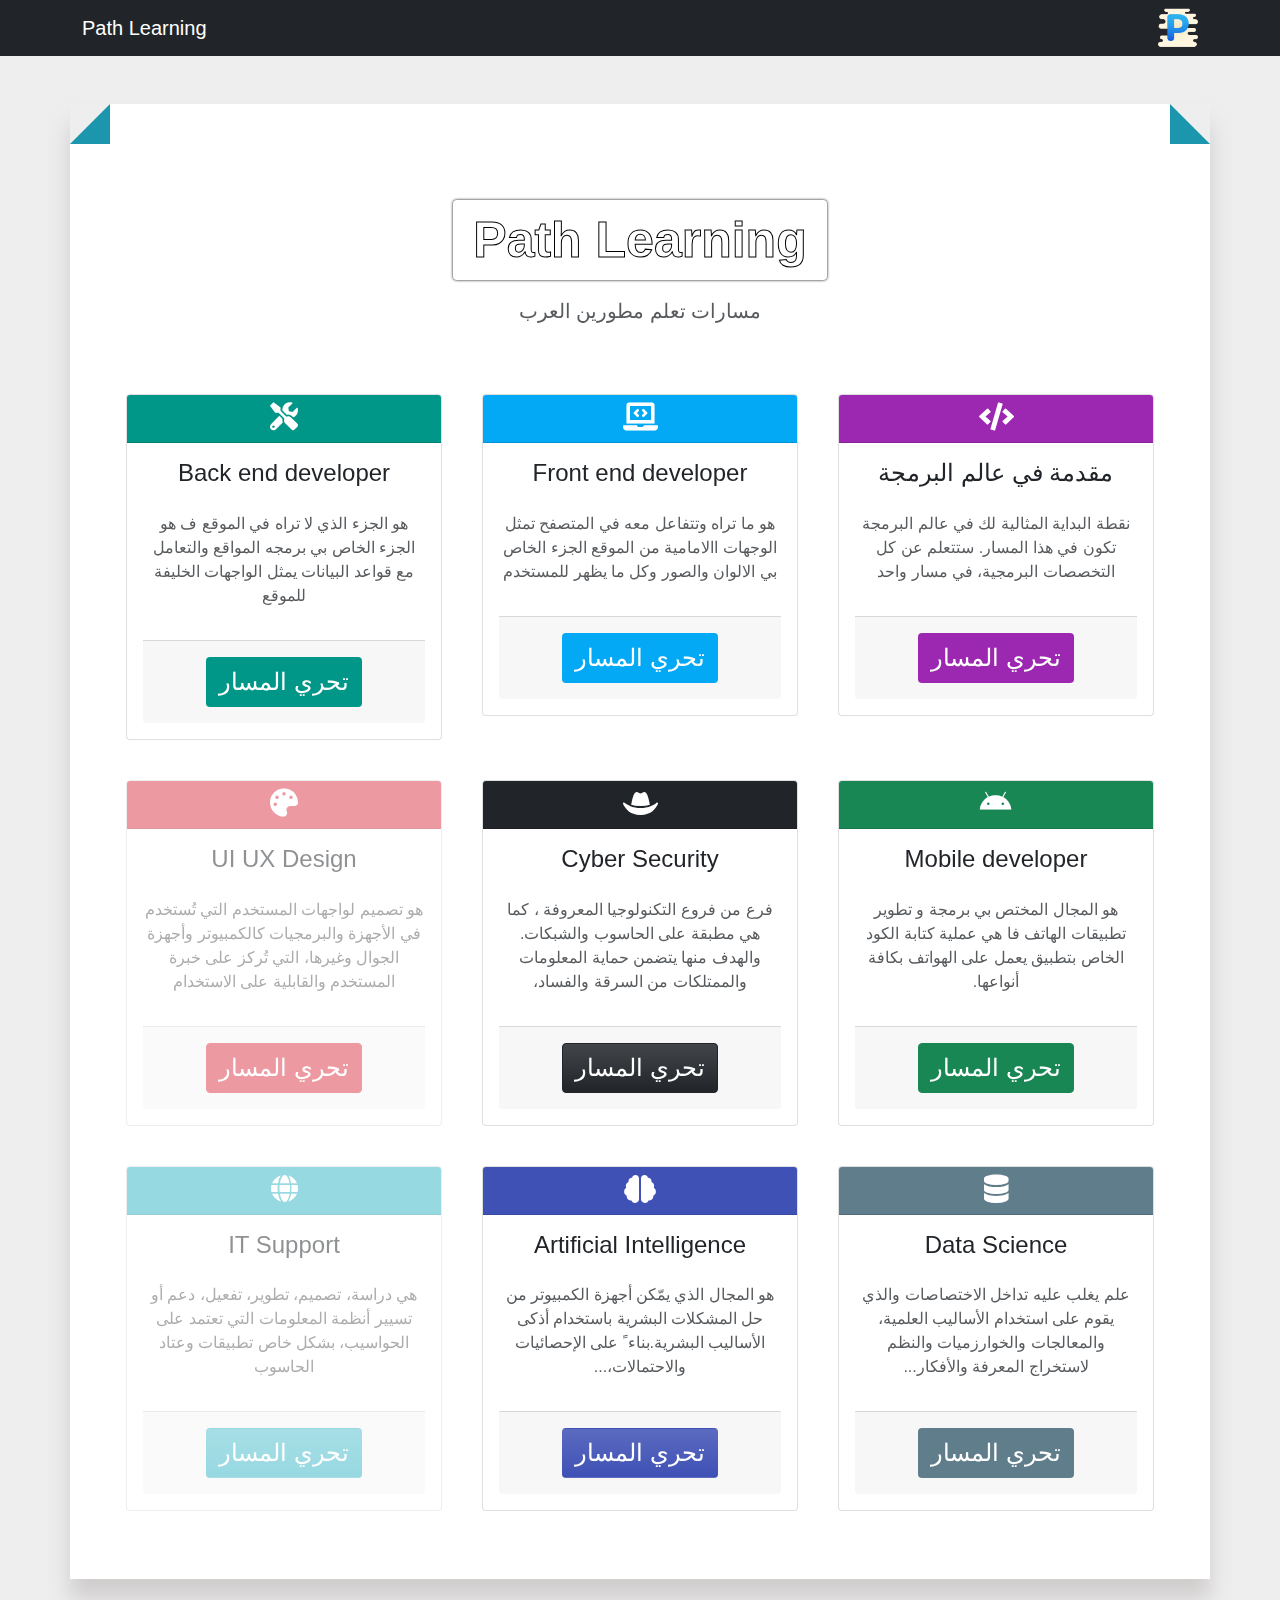
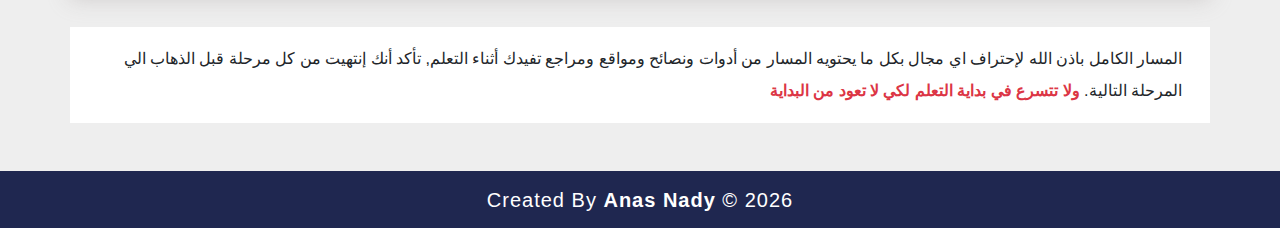
==== commit a17b65b5: "Added text content to main Page" ====
--- a/index.html
+++ b/index.html
@@ -141,7 +141,7 @@
                 <i class="fa-brands fa-android text-white fs-3"></i>
               </div>
               <div class="card-body">
-                <h5 class="card-title pb-3 fs-4">Android developer</h5>
+                <h5 class="card-title pb-3 fs-4">Mobile developer</h5>
                 <p class="card-text opacity-75 pb-3">
                   هو المجال المختص بي برمجة و تطوير تطبيقات الهاتف فا هي عملية كتابة الكود الخاص بتطبيق يعمل على الهواتف بكافة أنواعها.
                 </p>
@@ -190,8 +190,7 @@
               <div class="card-body">
                 <h5 class="card-title pb-3 fs-4">UI UX Design</h5>
                 <p class="card-text opacity-75 pb-3">
-                  نقطة البداية المثالية لك في عالم البرمجة تكون في هذا المسار.
-                  ستتعلم عن كل التخصصات البرمجية، في مسار واحد
+                  هو تصميم لواجهات المستخدم التي تُستخدم في الأجهزة والبرمجيات كالكمبيوتر وأجهزة الجوال وغيرها، التي تُركز على خبرة المستخدم والقابلية على الاستخدام
                 </p>
 
                 <div class="card-footer p-3">
@@ -261,8 +260,7 @@
               <div class="card-body">
                 <h5 class="card-title pb-3 fs-4">IT Support</h5>
                 <p class="card-text opacity-75 pb-3">
-                  نقطة البداية المثالية لك في عالم البرمجة تكون في هذا المسار.
-                  ستتعلم عن كل التخصصات البرمجية، في مسار واحد
+                  هي دراسة، تصميم، تطوير، تفعيل، دعم أو تسيير أنظمة المعلومات التي تعتمد على الحواسيب، بشكل خاص تطبيقات وعتاد الحاسوب
                 </p>
 
                 <div class="card-footer p-3">
